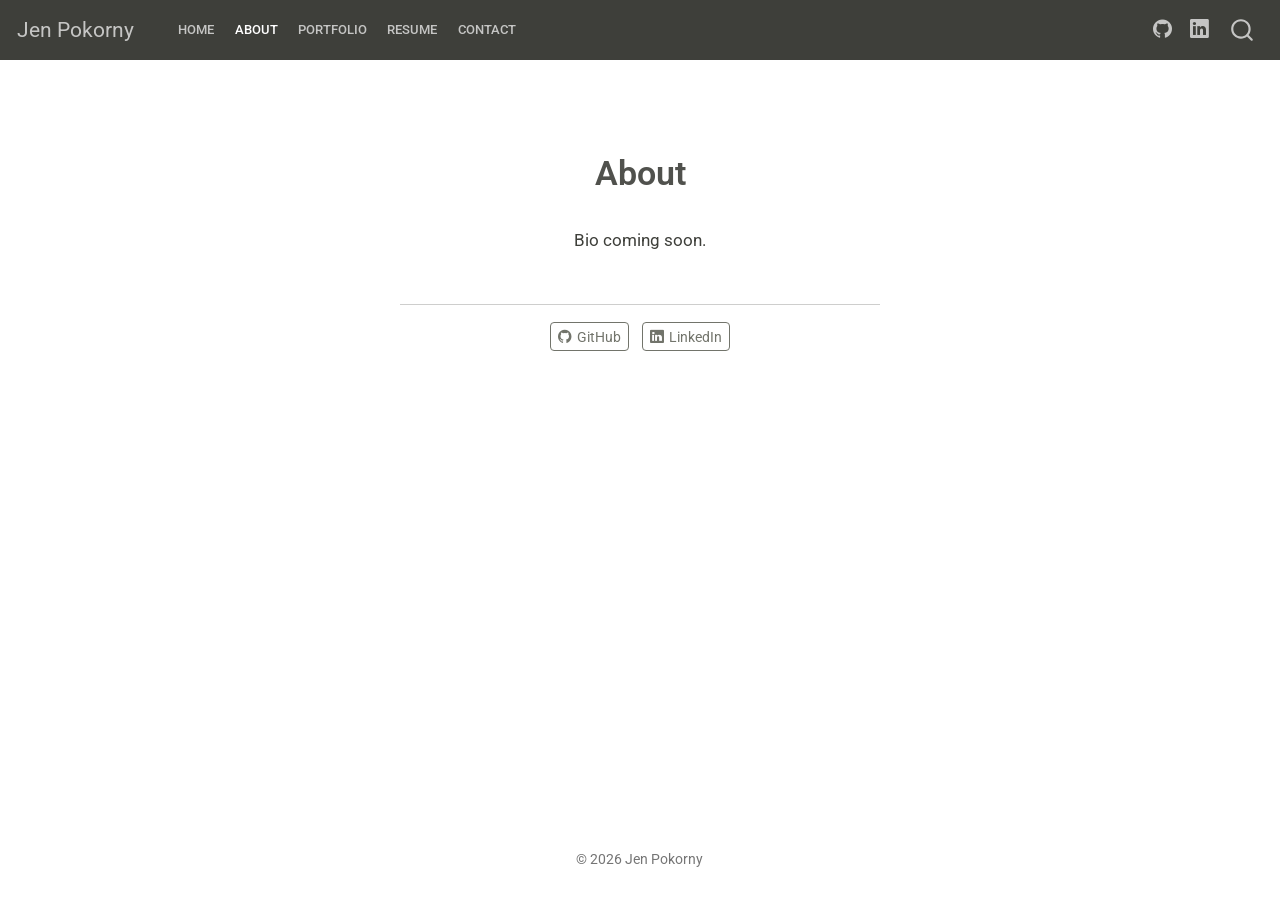
==== docs/about.html @ 20334b93 "initial website setup" ====
<!DOCTYPE html>
<html xmlns="http://www.w3.org/1999/xhtml" lang="en" xml:lang="en"><head>

<meta charset="utf-8">
<meta name="generator" content="quarto-1.3.433">

<meta name="viewport" content="width=device-width, initial-scale=1.0, user-scalable=yes">


<title>Jen Pokorny - About</title>
<style>
code{white-space: pre-wrap;}
span.smallcaps{font-variant: small-caps;}
div.columns{display: flex; gap: min(4vw, 1.5em);}
div.column{flex: auto; overflow-x: auto;}
div.hanging-indent{margin-left: 1.5em; text-indent: -1.5em;}
ul.task-list{list-style: none;}
ul.task-list li input[type="checkbox"] {
  width: 0.8em;
  margin: 0 0.8em 0.2em -1em; /* quarto-specific, see https://github.com/quarto-dev/quarto-cli/issues/4556 */ 
  vertical-align: middle;
}
</style>


<script src="site_libs/quarto-nav/quarto-nav.js"></script>
<script src="site_libs/quarto-nav/headroom.min.js"></script>
<script src="site_libs/clipboard/clipboard.min.js"></script>
<script src="site_libs/quarto-search/autocomplete.umd.js"></script>
<script src="site_libs/quarto-search/fuse.min.js"></script>
<script src="site_libs/quarto-search/quarto-search.js"></script>
<meta name="quarto:offset" content="./">
<script src="site_libs/quarto-html/quarto.js"></script>
<script src="site_libs/quarto-html/popper.min.js"></script>
<script src="site_libs/quarto-html/tippy.umd.min.js"></script>
<link href="site_libs/quarto-html/tippy.css" rel="stylesheet">
<link href="site_libs/quarto-html/quarto-syntax-highlighting.css" rel="stylesheet" id="quarto-text-highlighting-styles">
<script src="site_libs/bootstrap/bootstrap.min.js"></script>
<link href="site_libs/bootstrap/bootstrap-icons.css" rel="stylesheet">
<link href="site_libs/bootstrap/bootstrap.min.css" rel="stylesheet" id="quarto-bootstrap" data-mode="light">
<script id="quarto-search-options" type="application/json">{
  "location": "navbar",
  "copy-button": false,
  "collapse-after": 3,
  "panel-placement": "end",
  "type": "overlay",
  "limit": 20,
  "language": {
    "search-no-results-text": "No results",
    "search-matching-documents-text": "matching documents",
    "search-copy-link-title": "Copy link to search",
    "search-hide-matches-text": "Hide additional matches",
    "search-more-match-text": "more match in this document",
    "search-more-matches-text": "more matches in this document",
    "search-clear-button-title": "Clear",
    "search-detached-cancel-button-title": "Cancel",
    "search-submit-button-title": "Submit",
    "search-label": "Search"
  }
}</script>


<link rel="stylesheet" href="styles.css">
</head>

<body class="nav-fixed fullcontent">

<div id="quarto-search-results"></div>
  <header id="quarto-header" class="headroom fixed-top">
    <nav class="navbar navbar-expand-lg navbar-dark ">
      <div class="navbar-container container-fluid">
      <div class="navbar-brand-container">
    <a class="navbar-brand" href="./index.html">
    <span class="navbar-title">Jen Pokorny</span>
    </a>
  </div>
            <div id="quarto-search" class="" title="Search"></div>
          <button class="navbar-toggler" type="button" data-bs-toggle="collapse" data-bs-target="#navbarCollapse" aria-controls="navbarCollapse" aria-expanded="false" aria-label="Toggle navigation" onclick="if (window.quartoToggleHeadroom) { window.quartoToggleHeadroom(); }">
  <span class="navbar-toggler-icon"></span>
</button>
          <div class="collapse navbar-collapse" id="navbarCollapse">
            <ul class="navbar-nav navbar-nav-scroll me-auto">
  <li class="nav-item">
    <a class="nav-link" href="./index.html" rel="" target="">
 <span class="menu-text">Home</span></a>
  </li>  
  <li class="nav-item">
    <a class="nav-link active" href="./about.html" rel="" target="" aria-current="page">
 <span class="menu-text">About</span></a>
  </li>  
  <li class="nav-item">
    <a class="nav-link" href="./portfolio.html" rel="" target="">
 <span class="menu-text">Portfolio</span></a>
  </li>  
  <li class="nav-item">
    <a class="nav-link" href="./resume.html" rel="" target="">
 <span class="menu-text">Resume</span></a>
  </li>  
  <li class="nav-item">
    <a class="nav-link" href="./contact.html" rel="" target="">
 <span class="menu-text">Contact</span></a>
  </li>  
</ul>
            <ul class="navbar-nav navbar-nav-scroll ms-auto">
  <li class="nav-item compact">
    <a class="nav-link" href="https://github.com/jpoko" rel="" target=""><i class="bi bi-github" role="img">
</i> 
 <span class="menu-text"></span></a>
  </li>  
  <li class="nav-item compact">
    <a class="nav-link" href="https://linkedin.com/in/jenpokorny" rel="" target=""><i class="bi bi-linkedin" role="img">
</i> 
 <span class="menu-text"></span></a>
  </li>  
</ul>
            <div class="quarto-navbar-tools">
</div>
          </div> <!-- /navcollapse -->
      </div> <!-- /container-fluid -->
    </nav>
</header>
<!-- content -->
<div id="quarto-content" class="quarto-container page-columns page-rows-contents page-layout-article page-navbar">
<!-- sidebar -->
<!-- margin-sidebar -->
    
<!-- main -->
<div class="quarto-about-jolla">
 <header id="title-block-header" class="quarto-title-block default">
<div class="quarto-title">
<h1 class="title">About</h1>
</div>
<div class="quarto-title-meta">
  </div>
</header><main class="content" id="quarto-document-content">
<p>Bio coming soon.</p>


</main> 
  <hr class="about-sep">
   <div class="about-links">
  <a href="https://github.com/jpoko" class="about-link" rel="" target="">
    <i class="bi bi-github"></i>
     <span class="about-link-text">GitHub</span>
  </a>
  <a href="https://linkedin.com/in/Yjenpokorny" class="about-link" rel="" target="">
    <i class="bi bi-linkedin"></i>
     <span class="about-link-text">LinkedIn</span>
  </a>
</div>
</div>
 <!-- /main -->
<script id="quarto-html-after-body" type="application/javascript">
window.document.addEventListener("DOMContentLoaded", function (event) {
  const toggleBodyColorMode = (bsSheetEl) => {
    const mode = bsSheetEl.getAttribute("data-mode");
    const bodyEl = window.document.querySelector("body");
    if (mode === "dark") {
      bodyEl.classList.add("quarto-dark");
      bodyEl.classList.remove("quarto-light");
    } else {
      bodyEl.classList.add("quarto-light");
      bodyEl.classList.remove("quarto-dark");
    }
  }
  const toggleBodyColorPrimary = () => {
    const bsSheetEl = window.document.querySelector("link#quarto-bootstrap");
    if (bsSheetEl) {
      toggleBodyColorMode(bsSheetEl);
    }
  }
  toggleBodyColorPrimary();  
  const isCodeAnnotation = (el) => {
    for (const clz of el.classList) {
      if (clz.startsWith('code-annotation-')) {                     
        return true;
      }
    }
    return false;
  }
  const clipboard = new window.ClipboardJS('.code-copy-button', {
    text: function(trigger) {
      const codeEl = trigger.previousElementSibling.cloneNode(true);
      for (const childEl of codeEl.children) {
        if (isCodeAnnotation(childEl)) {
          childEl.remove();
        }
      }
      return codeEl.innerText;
    }
  });
  clipboard.on('success', function(e) {
    // button target
    const button = e.trigger;
    // don't keep focus
    button.blur();
    // flash "checked"
    button.classList.add('code-copy-button-checked');
    var currentTitle = button.getAttribute("title");
    button.setAttribute("title", "Copied!");
    let tooltip;
    if (window.bootstrap) {
      button.setAttribute("data-bs-toggle", "tooltip");
      button.setAttribute("data-bs-placement", "left");
      button.setAttribute("data-bs-title", "Copied!");
      tooltip = new bootstrap.Tooltip(button, 
        { trigger: "manual", 
          customClass: "code-copy-button-tooltip",
          offset: [0, -8]});
      tooltip.show();    
    }
    setTimeout(function() {
      if (tooltip) {
        tooltip.hide();
        button.removeAttribute("data-bs-title");
        button.removeAttribute("data-bs-toggle");
        button.removeAttribute("data-bs-placement");
      }
      button.setAttribute("title", currentTitle);
      button.classList.remove('code-copy-button-checked');
    }, 1000);
    // clear code selection
    e.clearSelection();
  });
  function tippyHover(el, contentFn) {
    const config = {
      allowHTML: true,
      content: contentFn,
      maxWidth: 500,
      delay: 100,
      arrow: false,
      appendTo: function(el) {
          return el.parentElement;
      },
      interactive: true,
      interactiveBorder: 10,
      theme: 'quarto',
      placement: 'bottom-start'
    };
    window.tippy(el, config); 
  }
  const noterefs = window.document.querySelectorAll('a[role="doc-noteref"]');
  for (var i=0; i<noterefs.length; i++) {
    const ref = noterefs[i];
    tippyHover(ref, function() {
      // use id or data attribute instead here
      let href = ref.getAttribute('data-footnote-href') || ref.getAttribute('href');
      try { href = new URL(href).hash; } catch {}
      const id = href.replace(/^#\/?/, "");
      const note = window.document.getElementById(id);
      return note.innerHTML;
    });
  }
      let selectedAnnoteEl;
      const selectorForAnnotation = ( cell, annotation) => {
        let cellAttr = 'data-code-cell="' + cell + '"';
        let lineAttr = 'data-code-annotation="' +  annotation + '"';
        const selector = 'span[' + cellAttr + '][' + lineAttr + ']';
        return selector;
      }
      const selectCodeLines = (annoteEl) => {
        const doc = window.document;
        const targetCell = annoteEl.getAttribute("data-target-cell");
        const targetAnnotation = annoteEl.getAttribute("data-target-annotation");
        const annoteSpan = window.document.querySelector(selectorForAnnotation(targetCell, targetAnnotation));
        const lines = annoteSpan.getAttribute("data-code-lines").split(",");
        const lineIds = lines.map((line) => {
          return targetCell + "-" + line;
        })
        let top = null;
        let height = null;
        let parent = null;
        if (lineIds.length > 0) {
            //compute the position of the single el (top and bottom and make a div)
            const el = window.document.getElementById(lineIds[0]);
            top = el.offsetTop;
            height = el.offsetHeight;
            parent = el.parentElement.parentElement;
          if (lineIds.length > 1) {
            const lastEl = window.document.getElementById(lineIds[lineIds.length - 1]);
            const bottom = lastEl.offsetTop + lastEl.offsetHeight;
            height = bottom - top;
          }
          if (top !== null && height !== null && parent !== null) {
            // cook up a div (if necessary) and position it 
            let div = window.document.getElementById("code-annotation-line-highlight");
            if (div === null) {
              div = window.document.createElement("div");
              div.setAttribute("id", "code-annotation-line-highlight");
              div.style.position = 'absolute';
              parent.appendChild(div);
            }
            div.style.top = top - 2 + "px";
            div.style.height = height + 4 + "px";
            let gutterDiv = window.document.getElementById("code-annotation-line-highlight-gutter");
            if (gutterDiv === null) {
              gutterDiv = window.document.createElement("div");
              gutterDiv.setAttribute("id", "code-annotation-line-highlight-gutter");
              gutterDiv.style.position = 'absolute';
              const codeCell = window.document.getElementById(targetCell);
              const gutter = codeCell.querySelector('.code-annotation-gutter');
              gutter.appendChild(gutterDiv);
            }
            gutterDiv.style.top = top - 2 + "px";
            gutterDiv.style.height = height + 4 + "px";
          }
          selectedAnnoteEl = annoteEl;
        }
      };
      const unselectCodeLines = () => {
        const elementsIds = ["code-annotation-line-highlight", "code-annotation-line-highlight-gutter"];
        elementsIds.forEach((elId) => {
          const div = window.document.getElementById(elId);
          if (div) {
            div.remove();
          }
        });
        selectedAnnoteEl = undefined;
      };
      // Attach click handler to the DT
      const annoteDls = window.document.querySelectorAll('dt[data-target-cell]');
      for (const annoteDlNode of annoteDls) {
        annoteDlNode.addEventListener('click', (event) => {
          const clickedEl = event.target;
          if (clickedEl !== selectedAnnoteEl) {
            unselectCodeLines();
            const activeEl = window.document.querySelector('dt[data-target-cell].code-annotation-active');
            if (activeEl) {
              activeEl.classList.remove('code-annotation-active');
            }
            selectCodeLines(clickedEl);
            clickedEl.classList.add('code-annotation-active');
          } else {
            // Unselect the line
            unselectCodeLines();
            clickedEl.classList.remove('code-annotation-active');
          }
        });
      }
  const findCites = (el) => {
    const parentEl = el.parentElement;
    if (parentEl) {
      const cites = parentEl.dataset.cites;
      if (cites) {
        return {
          el,
          cites: cites.split(' ')
        };
      } else {
        return findCites(el.parentElement)
      }
    } else {
      return undefined;
    }
  };
  var bibliorefs = window.document.querySelectorAll('a[role="doc-biblioref"]');
  for (var i=0; i<bibliorefs.length; i++) {
    const ref = bibliorefs[i];
    const citeInfo = findCites(ref);
    if (citeInfo) {
      tippyHover(citeInfo.el, function() {
        var popup = window.document.createElement('div');
        citeInfo.cites.forEach(function(cite) {
          var citeDiv = window.document.createElement('div');
          citeDiv.classList.add('hanging-indent');
          citeDiv.classList.add('csl-entry');
          var biblioDiv = window.document.getElementById('ref-' + cite);
          if (biblioDiv) {
            citeDiv.innerHTML = biblioDiv.innerHTML;
          }
          popup.appendChild(citeDiv);
        });
        return popup.innerHTML;
      });
    }
  }
});
</script>
</div> <!-- /content -->
<footer class="footer">
  <div class="nav-footer">
    <div class="nav-footer-left">
      &nbsp;
    </div>   
    <div class="nav-footer-center">© 2026 Jen Pokorny</div>
    <div class="nav-footer-right">
      &nbsp;
    </div>
  </div>
</footer>



</body></html>
---- docs/site_libs/quarto-html/tippy.css ----
.tippy-box[data-animation=fade][data-state=hidden]{opacity:0}[data-tippy-root]{max-width:calc(100vw - 10px)}.tippy-box{position:relative;background-color:#333;color:#fff;border-radius:4px;font-size:14px;line-height:1.4;white-space:normal;outline:0;transition-property:transform,visibility,opacity}.tippy-box[data-placement^=top]>.tippy-arrow{bottom:0}.tippy-box[data-placement^=top]>.tippy-arrow:before{bottom:-7px;left:0;border-width:8px 8px 0;border-top-color:initial;transform-origin:center top}.tippy-box[data-placement^=bottom]>.tippy-arrow{top:0}.tippy-box[data-placement^=bottom]>.tippy-arrow:before{top:-7px;left:0;border-width:0 8px 8px;border-bottom-color:initial;transform-origin:center bottom}.tippy-box[data-placement^=left]>.tippy-arrow{right:0}.tippy-box[data-placement^=left]>.tippy-arrow:before{border-width:8px 0 8px 8px;border-left-color:initial;right:-7px;transform-origin:center left}.tippy-box[data-placement^=right]>.tippy-arrow{left:0}.tippy-box[data-placement^=right]>.tippy-arrow:before{left:-7px;border-width:8px 8px 8px 0;border-right-color:initial;transform-origin:center right}.tippy-box[data-inertia][data-state=visible]{transition-timing-function:cubic-bezier(.54,1.5,.38,1.11)}.tippy-arrow{width:16px;height:16px;color:#333}.tippy-arrow:before{content:"";position:absolute;border-color:transparent;border-style:solid}.tippy-content{position:relative;padding:5px 9px;z-index:1}
---- docs/site_libs/quarto-html/quarto-syntax-highlighting.css ----
/* quarto syntax highlight colors */
:root {
  --quarto-hl-ot-color: #003B4F;
  --quarto-hl-at-color: #657422;
  --quarto-hl-ss-color: #20794D;
  --quarto-hl-an-color: #5E5E5E;
  --quarto-hl-fu-color: #4758AB;
  --quarto-hl-st-color: #20794D;
  --quarto-hl-cf-color: #003B4F;
  --quarto-hl-op-color: #5E5E5E;
  --quarto-hl-er-color: #AD0000;
  --quarto-hl-bn-color: #AD0000;
  --quarto-hl-al-color: #AD0000;
  --quarto-hl-va-color: #111111;
  --quarto-hl-bu-color: inherit;
  --quarto-hl-ex-color: inherit;
  --quarto-hl-pp-color: #AD0000;
  --quarto-hl-in-color: #5E5E5E;
  --quarto-hl-vs-color: #20794D;
  --quarto-hl-wa-color: #5E5E5E;
  --quarto-hl-do-color: #5E5E5E;
  --quarto-hl-im-color: #00769E;
  --quarto-hl-ch-color: #20794D;
  --quarto-hl-dt-color: #AD0000;
  --quarto-hl-fl-color: #AD0000;
  --quarto-hl-co-color: #5E5E5E;
  --quarto-hl-cv-color: #5E5E5E;
  --quarto-hl-cn-color: #8f5902;
  --quarto-hl-sc-color: #5E5E5E;
  --quarto-hl-dv-color: #AD0000;
  --quarto-hl-kw-color: #003B4F;
}

/* other quarto variables */
:root {
  --quarto-font-monospace: SFMono-Regular, Menlo, Monaco, Consolas, "Liberation Mono", "Courier New", monospace;
}

pre > code.sourceCode > span {
  color: #003B4F;
}

code span {
  color: #003B4F;
}

code.sourceCode > span {
  color: #003B4F;
}

div.sourceCode,
div.sourceCode pre.sourceCode {
  color: #003B4F;
}

code span.ot {
  color: #003B4F;
  font-style: inherit;
}

code span.at {
  color: #657422;
  font-style: inherit;
}

code span.ss {
  color: #20794D;
  font-style: inherit;
}

code span.an {
  color: #5E5E5E;
  font-style: inherit;
}

code span.fu {
  color: #4758AB;
  font-style: inherit;
}

code span.st {
  color: #20794D;
  font-style: inherit;
}

code span.cf {
  color: #003B4F;
  font-style: inherit;
}

code span.op {
  color: #5E5E5E;
  font-style: inherit;
}

code span.er {
  color: #AD0000;
  font-style: inherit;
}

code span.bn {
  color: #AD0000;
  font-style: inherit;
}

code span.al {
  color: #AD0000;
  font-style: inherit;
}

code span.va {
  color: #111111;
  font-style: inherit;
}

code span.bu {
  font-style: inherit;
}

code span.ex {
  font-style: inherit;
}

code span.pp {
  color: #AD0000;
  font-style: inherit;
}

code span.in {
  color: #5E5E5E;
  font-style: inherit;
}

code span.vs {
  color: #20794D;
  font-style: inherit;
}

code span.wa {
  color: #5E5E5E;
  font-style: italic;
}

code span.do {
  color: #5E5E5E;
  font-style: italic;
}

code span.im {
  color: #00769E;
  font-style: inherit;
}

code span.ch {
  color: #20794D;
  font-style: inherit;
}

code span.dt {
  color: #AD0000;
  font-style: inherit;
}

code span.fl {
  color: #AD0000;
  font-style: inherit;
}

code span.co {
  color: #5E5E5E;
  font-style: inherit;
}

code span.cv {
  color: #5E5E5E;
  font-style: italic;
}

code span.cn {
  color: #8f5902;
  font-style: inherit;
}

code span.sc {
  color: #5E5E5E;
  font-style: inherit;
}

code span.dv {
  color: #AD0000;
  font-style: inherit;
}

code span.kw {
  color: #003B4F;
  font-style: inherit;
}

.prevent-inlining {
  content: "</";
}

/*# sourceMappingURL=debc5d5d77c3f9108843748ff7464032.css.map */
---- docs/styles.css ----
/* css styles */
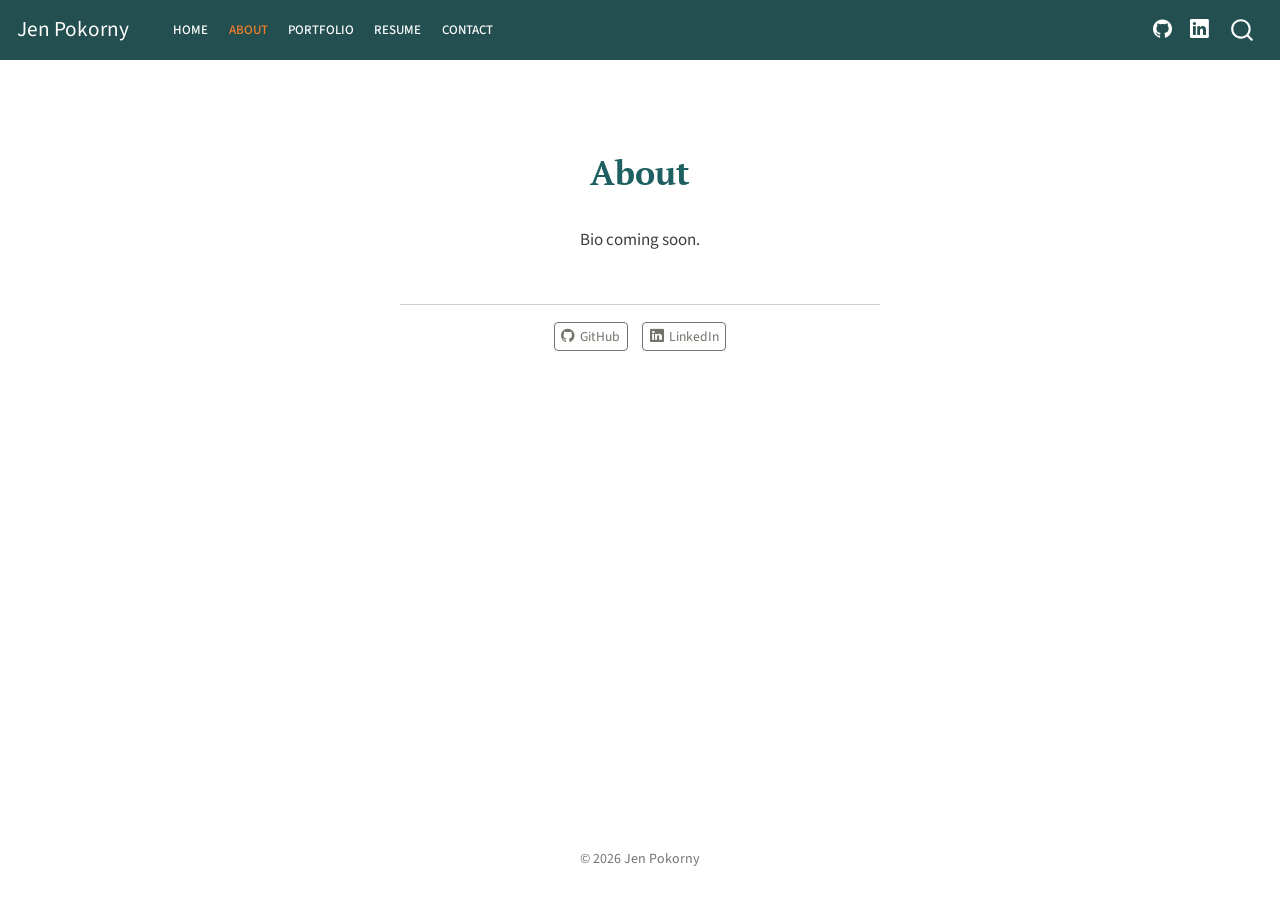
==== commit 090c573d: "update theme" ====
--- a/docs/about.html
+++ b/docs/about.html
@@ -60,7 +60,6 @@
 }</script>
 
 
-<link rel="stylesheet" href="styles.css">
 </head>
 
 <body class="nav-fixed fullcontent">
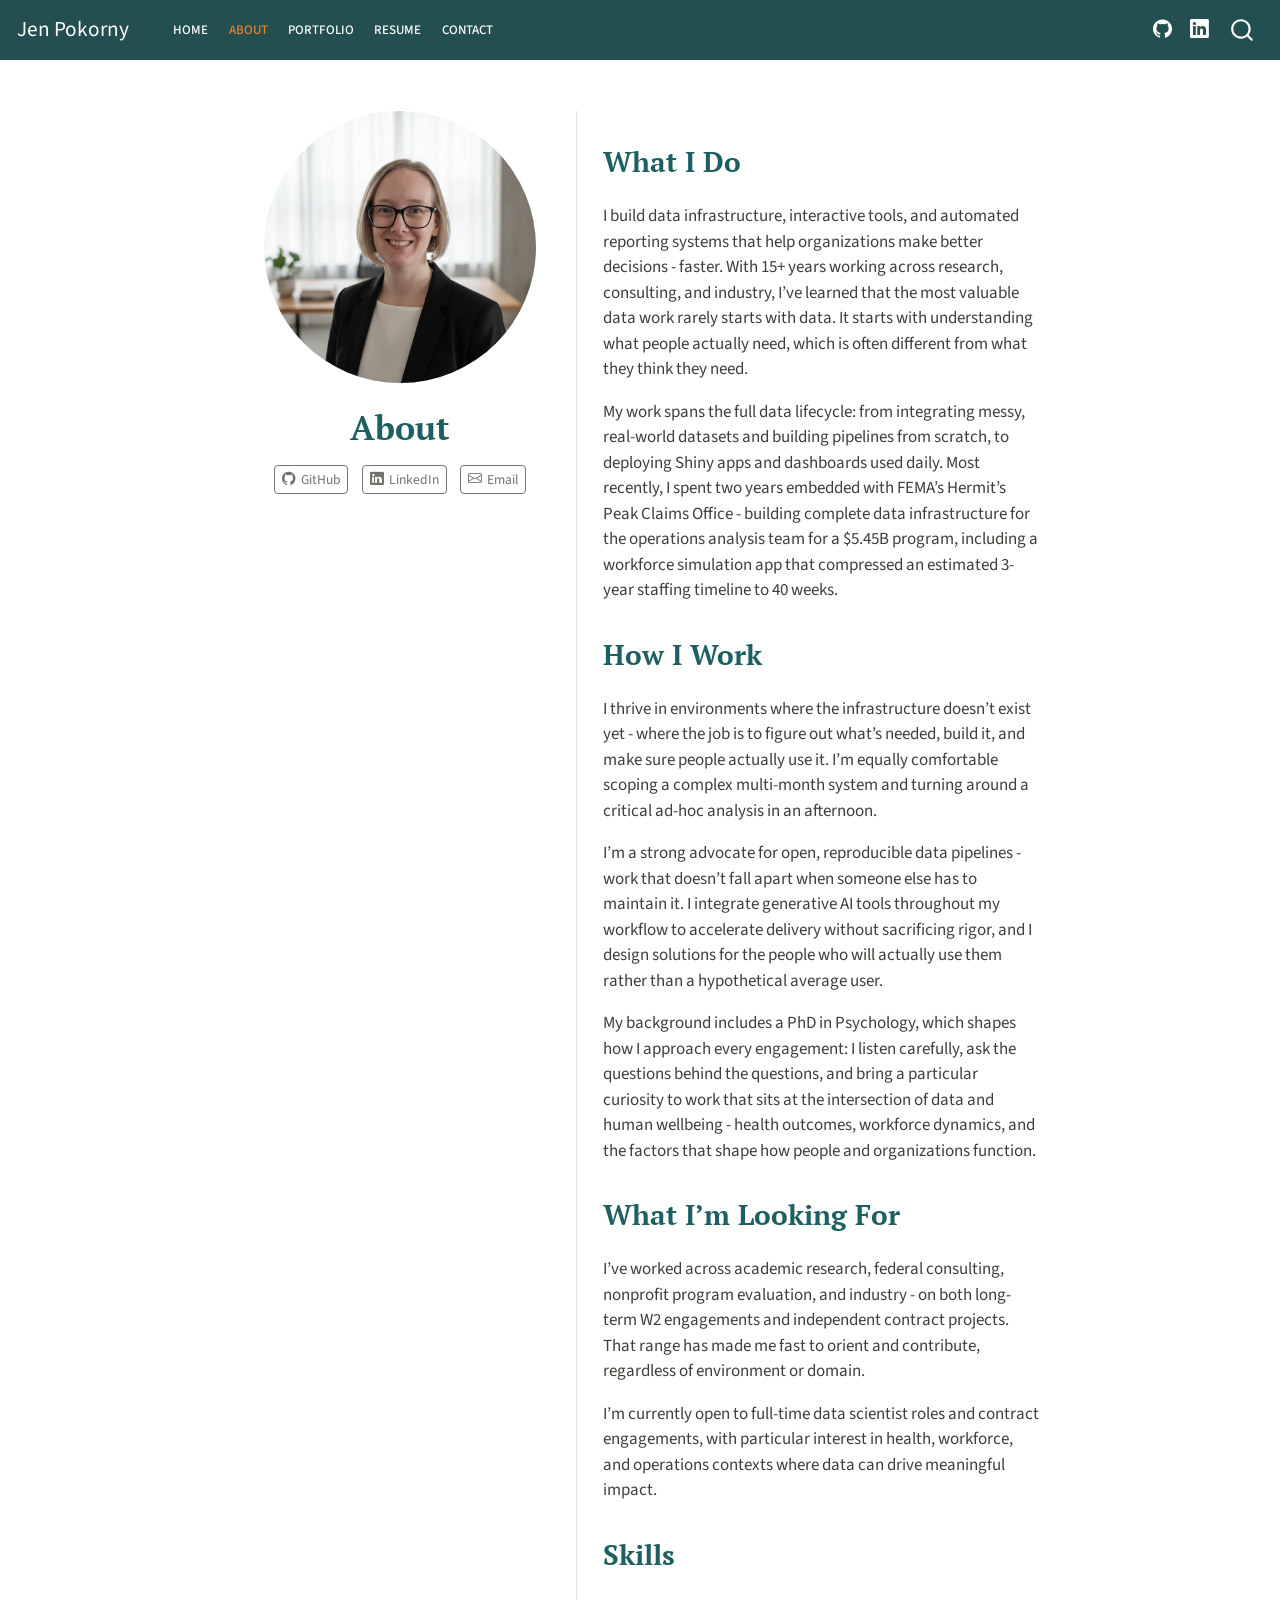
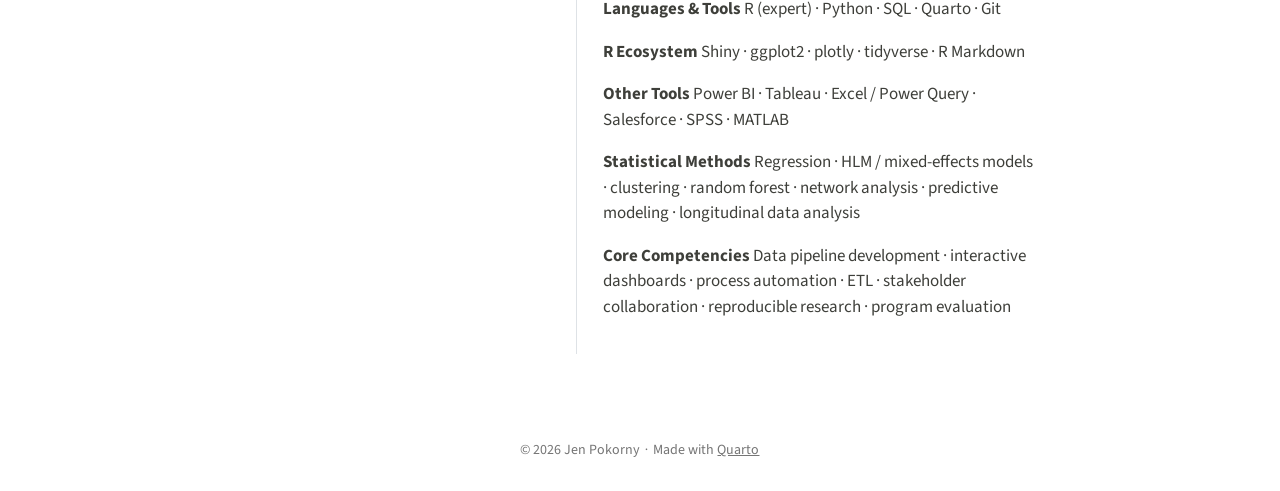
==== commit 8c186b57: "build resume page" ====
--- a/docs/about.html
+++ b/docs/about.html
@@ -124,29 +124,60 @@
 <!-- margin-sidebar -->
     
 <!-- main -->
-<div class="quarto-about-jolla">
- <header id="title-block-header" class="quarto-title-block default">
+<div class="quarto-about-trestles">
+  <div class="about-entity">
+    <img src="img/headshot.png" class="about-image
+  round " style="height: 16em; width: 16em;">
+<header id="title-block-header" class="quarto-title-block default">
 <div class="quarto-title">
 <h1 class="title">About</h1>
 </div>
 <div class="quarto-title-meta">
   </div>
-</header><main class="content" id="quarto-document-content">
-<p>Bio coming soon.</p>
-
-
-</main> 
-  <hr class="about-sep">
-   <div class="about-links">
+</header>
+    <div class="about-links">
   <a href="https://github.com/jpoko" class="about-link" rel="" target="">
     <i class="bi bi-github"></i>
      <span class="about-link-text">GitHub</span>
   </a>
-  <a href="https://linkedin.com/in/Yjenpokorny" class="about-link" rel="" target="">
+  <a href="https://linkedin.com/in/jenpokorny" class="about-link" rel="" target="">
     <i class="bi bi-linkedin"></i>
      <span class="about-link-text">LinkedIn</span>
   </a>
+  <a href="mailto:jenpokorny@gmail.com" class="about-link" rel="" target="">
+    <i class="bi bi-envelope"></i>
+     <span class="about-link-text">Email</span>
+  </a>
 </div>
+  </div>
+  <div class="about-contents"><main class="content" id="quarto-document-content">
+<section id="what-i-do" class="level2">
+<h2 data-anchor-id="what-i-do">What I Do</h2>
+<p>I build data infrastructure, interactive tools, and automated reporting systems that help organizations make better decisions - faster. With 15+ years working across research, consulting, and industry, I’ve learned that the most valuable data work rarely starts with data. It starts with understanding what people actually need, which is often different from what they think they need.</p>
+<p>My work spans the full data lifecycle: from integrating messy, real-world datasets and building pipelines from scratch, to deploying Shiny apps and dashboards used daily. Most recently, I spent two years embedded with FEMA’s Hermit’s Peak Claims Office - building complete data infrastructure for the operations analysis team for a $5.45B program, including a workforce simulation app that compressed an estimated 3-year staffing timeline to 40 weeks.</p>
+</section>
+<section id="how-i-work" class="level2">
+<h2 data-anchor-id="how-i-work">How I Work</h2>
+<p>I thrive in environments where the infrastructure doesn’t exist yet - where the job is to figure out what’s needed, build it, and make sure people actually use it. I’m equally comfortable scoping a complex multi-month system and turning around a critical ad-hoc analysis in an afternoon.</p>
+<p>I’m a strong advocate for open, reproducible data pipelines - work that doesn’t fall apart when someone else has to maintain it. I integrate generative AI tools throughout my workflow to accelerate delivery without sacrificing rigor, and I design solutions for the people who will actually use them rather than a hypothetical average user.</p>
+<p>My background includes a PhD in Psychology, which shapes how I approach every engagement: I listen carefully, ask the questions behind the questions, and bring a particular curiosity to work that sits at the intersection of data and human wellbeing - health outcomes, workforce dynamics, and the factors that shape how people and organizations function.</p>
+</section>
+<section id="what-im-looking-for" class="level2">
+<h2 data-anchor-id="what-im-looking-for">What I’m Looking For</h2>
+<p>I’ve worked across academic research, federal consulting, nonprofit program evaluation, and industry - on both long-term W2 engagements and independent contract projects. That range has made me fast to orient and contribute, regardless of environment or domain.</p>
+<p>I’m currently open to full-time data scientist roles and contract engagements, with particular interest in health, workforce, and operations contexts where data can drive meaningful impact.</p>
+</section>
+<section id="skills" class="level2">
+<h2 data-anchor-id="skills">Skills</h2>
+<p><strong>Languages &amp; Tools</strong> R (expert) · Python · SQL · Quarto · Git</p>
+<p><strong>R Ecosystem</strong> Shiny · ggplot2 · plotly · tidyverse · R Markdown</p>
+<p><strong>Other Tools</strong> Power BI · Tableau · Excel / Power Query · Salesforce · SPSS · MATLAB</p>
+<p><strong>Statistical Methods</strong> Regression · HLM / mixed-effects models · clustering · random forest · network analysis · predictive modeling · longitudinal data analysis</p>
+<p><strong>Core Competencies</strong> Data pipeline development · interactive dashboards · process automation · ETL · stakeholder collaboration · reproducible research · program evaluation</p>
+
+
+</section>
+</main></div>
 </div>
  <!-- /main -->
 <script id="quarto-html-after-body" type="application/javascript">
@@ -381,7 +412,7 @@
     <div class="nav-footer-left">
       &nbsp;
     </div>   
-    <div class="nav-footer-center">© 2026 Jen Pokorny</div>
+    <div class="nav-footer-center">© 2026 Jen Pokorny ∙ Made with <a href="https://quarto.org">Quarto</a></div>
     <div class="nav-footer-right">
       &nbsp;
     </div>
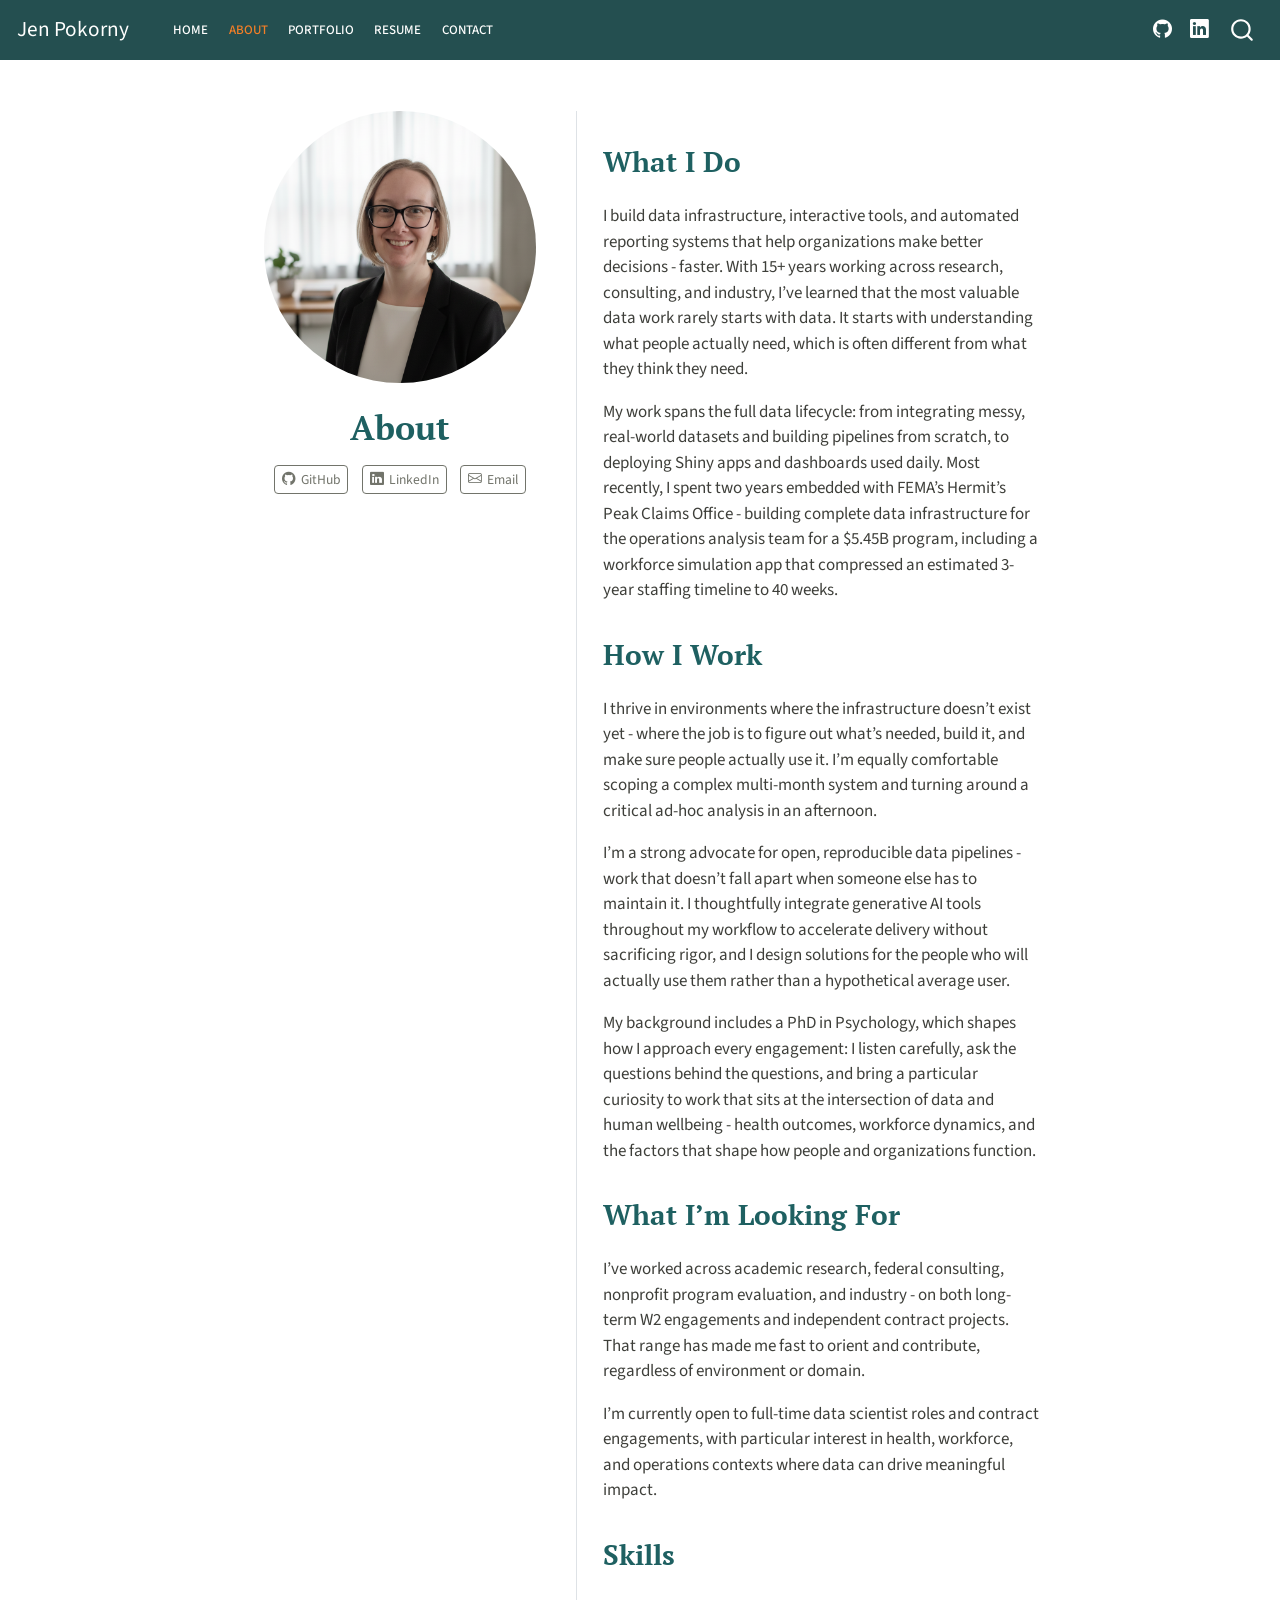
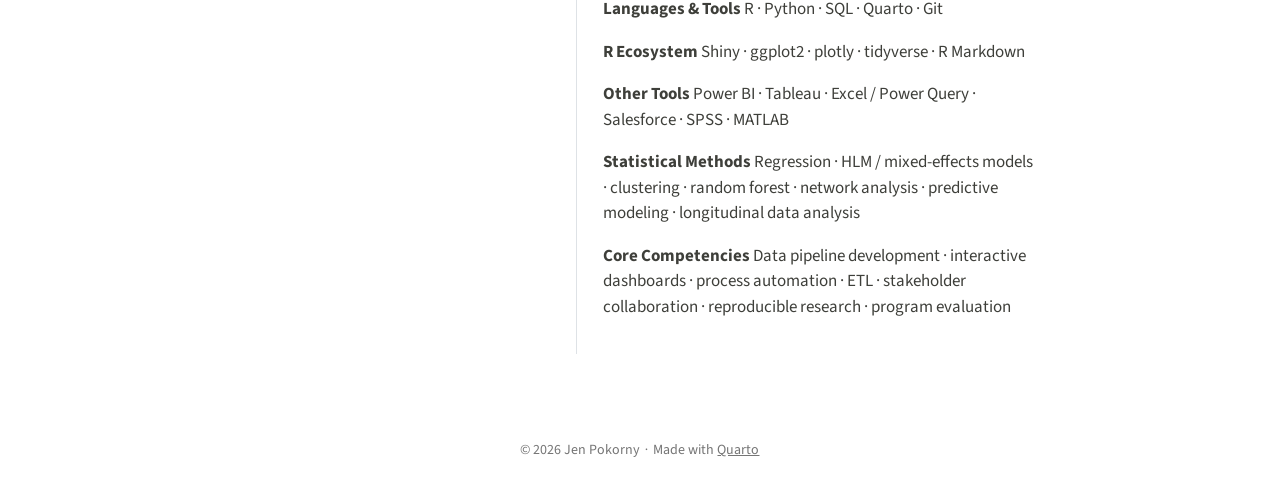
==== commit 7964c380: "update resume page" ====
--- a/docs/about.html
+++ b/docs/about.html
@@ -159,7 +159,7 @@
 <section id="how-i-work" class="level2">
 <h2 data-anchor-id="how-i-work">How I Work</h2>
 <p>I thrive in environments where the infrastructure doesn’t exist yet - where the job is to figure out what’s needed, build it, and make sure people actually use it. I’m equally comfortable scoping a complex multi-month system and turning around a critical ad-hoc analysis in an afternoon.</p>
-<p>I’m a strong advocate for open, reproducible data pipelines - work that doesn’t fall apart when someone else has to maintain it. I integrate generative AI tools throughout my workflow to accelerate delivery without sacrificing rigor, and I design solutions for the people who will actually use them rather than a hypothetical average user.</p>
+<p>I’m a strong advocate for open, reproducible data pipelines - work that doesn’t fall apart when someone else has to maintain it. I thoughtfully integrate generative AI tools throughout my workflow to accelerate delivery without sacrificing rigor, and I design solutions for the people who will actually use them rather than a hypothetical average user.</p>
 <p>My background includes a PhD in Psychology, which shapes how I approach every engagement: I listen carefully, ask the questions behind the questions, and bring a particular curiosity to work that sits at the intersection of data and human wellbeing - health outcomes, workforce dynamics, and the factors that shape how people and organizations function.</p>
 </section>
 <section id="what-im-looking-for" class="level2">
@@ -169,7 +169,7 @@
 </section>
 <section id="skills" class="level2">
 <h2 data-anchor-id="skills">Skills</h2>
-<p><strong>Languages &amp; Tools</strong> R (expert) · Python · SQL · Quarto · Git</p>
+<p><strong>Languages &amp; Tools</strong> R · Python · SQL · Quarto · Git</p>
 <p><strong>R Ecosystem</strong> Shiny · ggplot2 · plotly · tidyverse · R Markdown</p>
 <p><strong>Other Tools</strong> Power BI · Tableau · Excel / Power Query · Salesforce · SPSS · MATLAB</p>
 <p><strong>Statistical Methods</strong> Regression · HLM / mixed-effects models · clustering · random forest · network analysis · predictive modeling · longitudinal data analysis</p>
